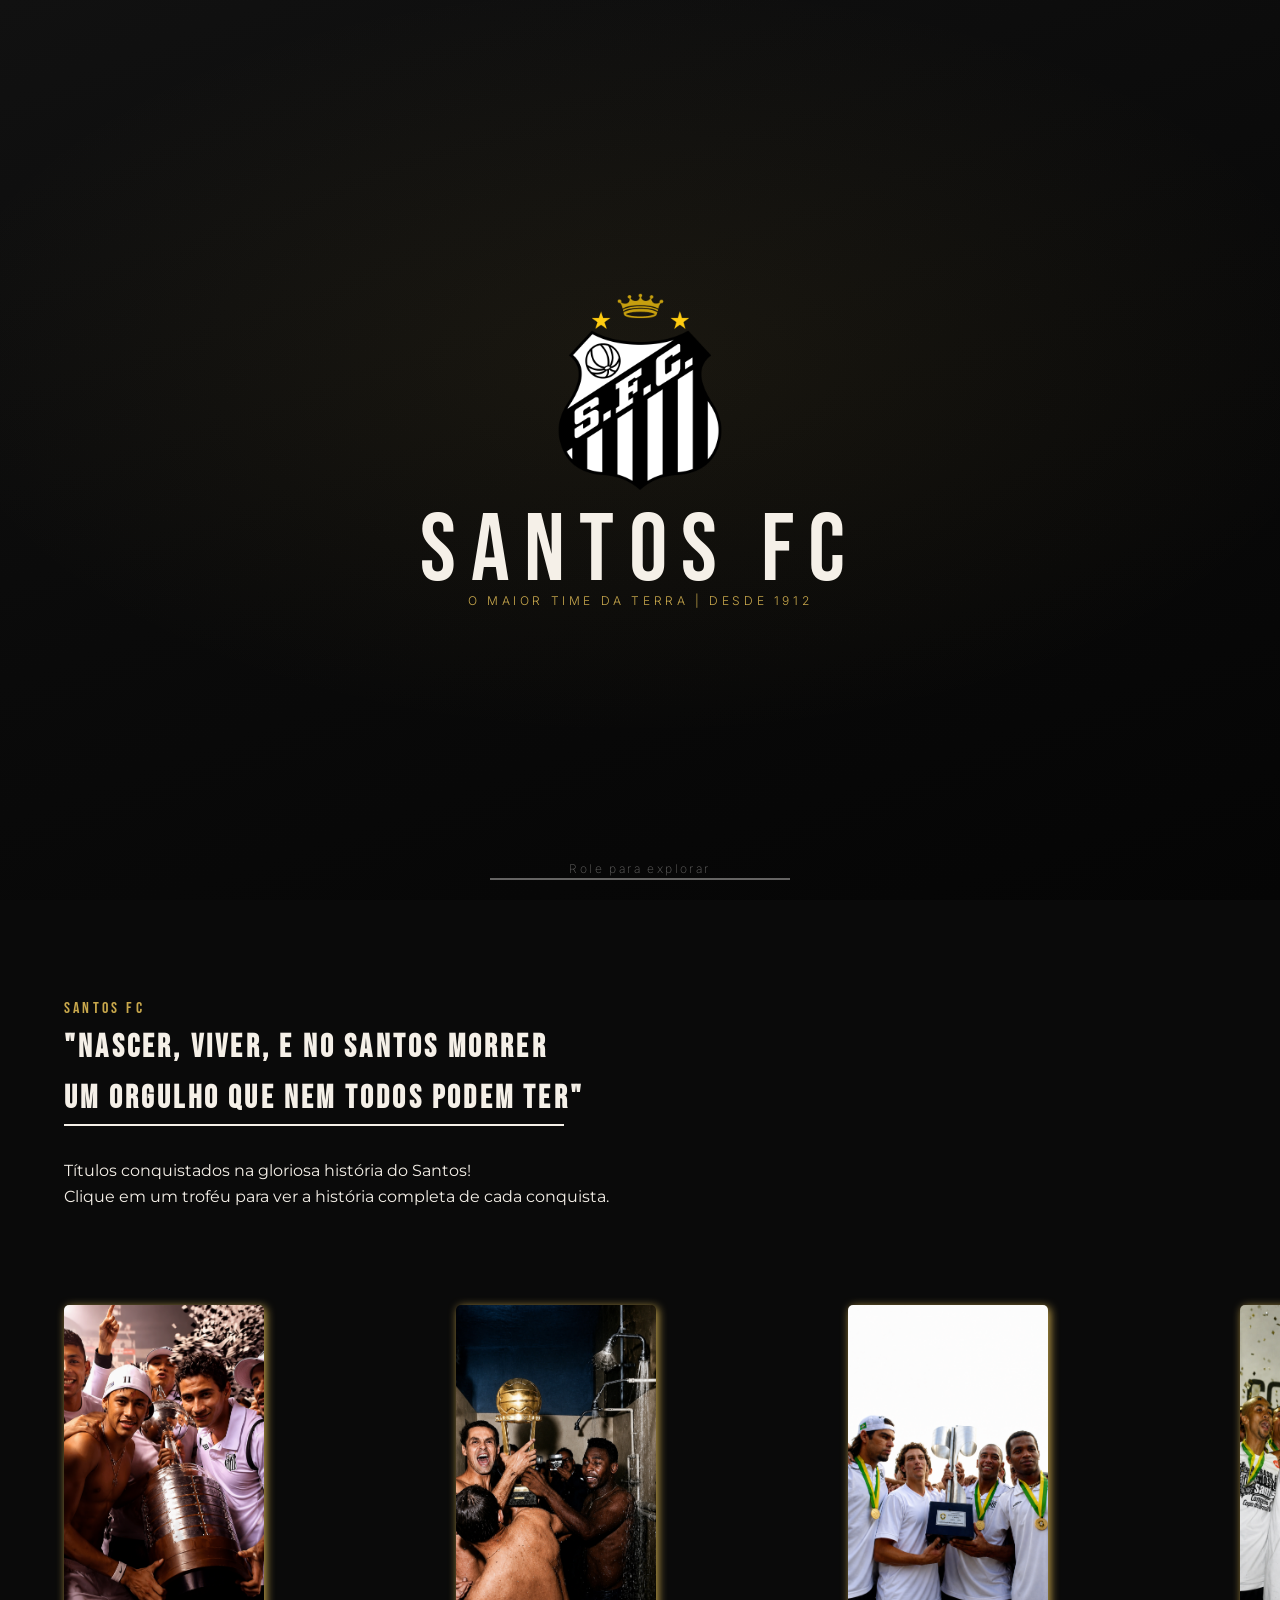
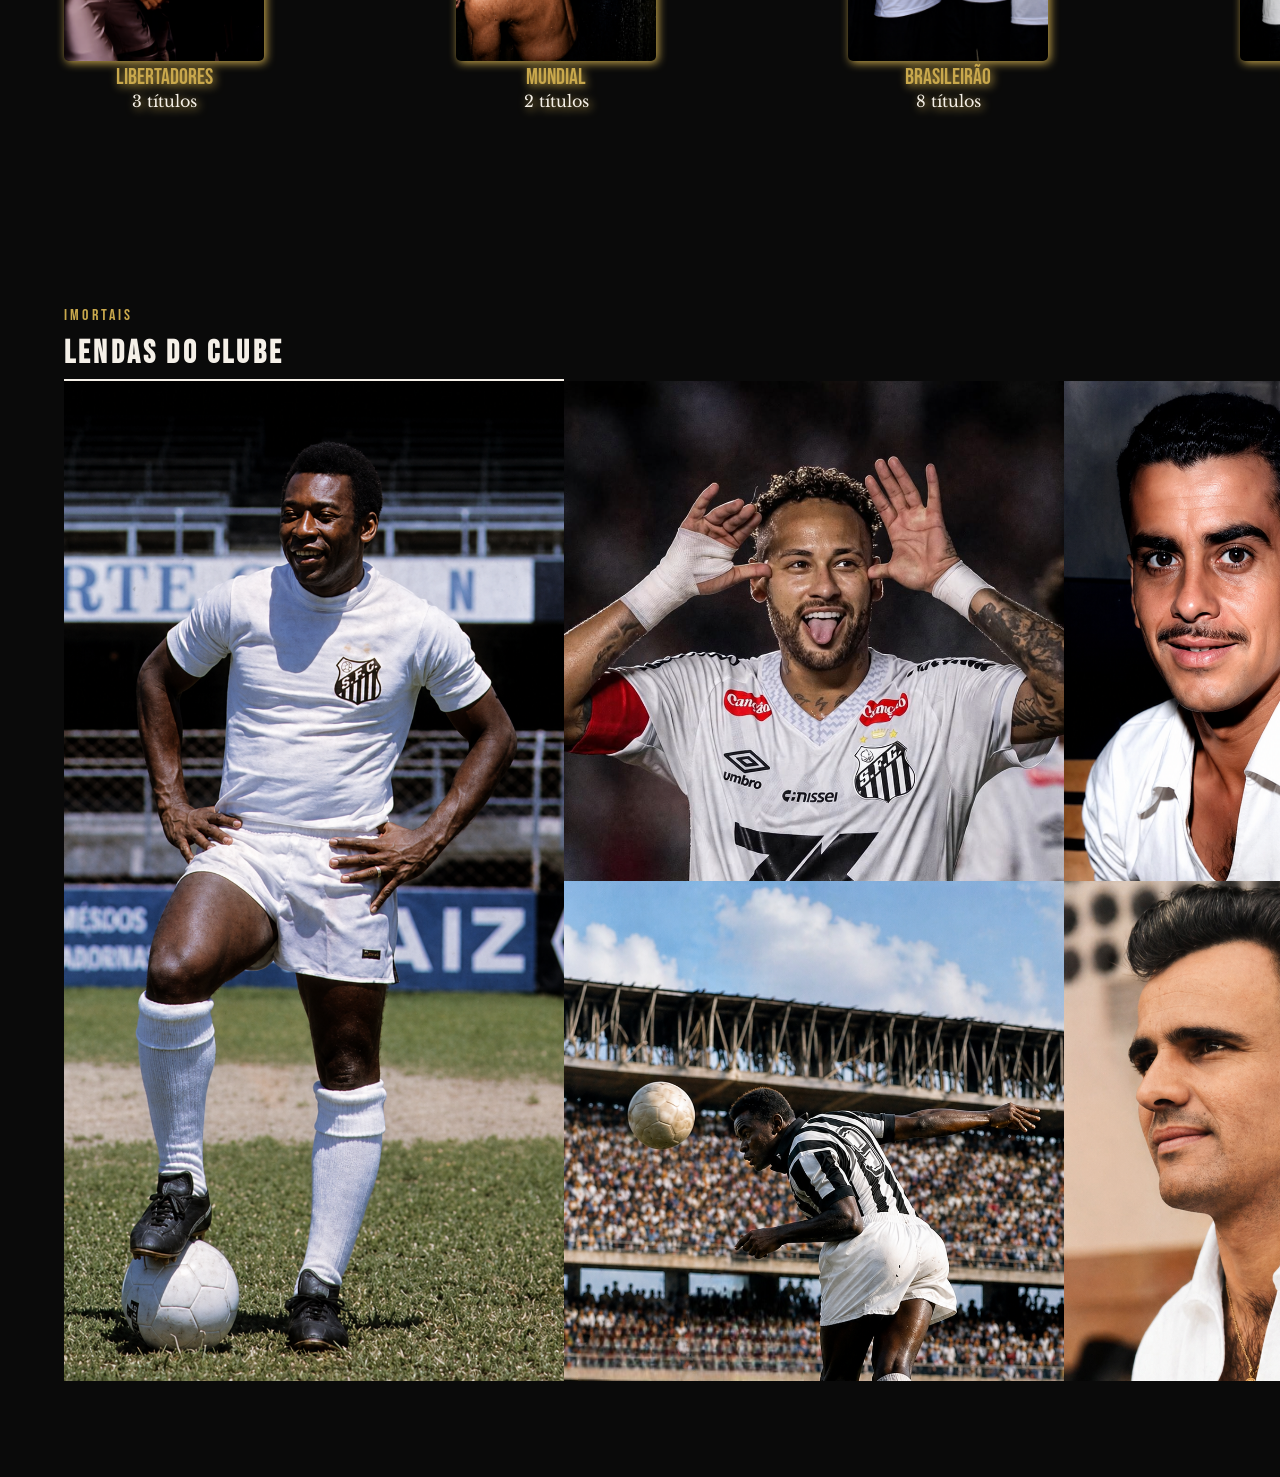
==== index.html @ d78ed56c "adicionei coisas nos 3 arquivos, função para a imagem do botao clicado aparecer na tela + css no pai" ====
<!DOCTYPE html>
<html lang="pt-BR">
<head>
  <meta charset="UTF-8">
  <meta name="viewport" content="width=device-width, initial-scale=1.0">
  <title>Santos FC</title>

  <link rel="preconnect" href="https://fonts.googleapis.com">
  <link href="https://fonts.googleapis.com/css2?family=Bebas+Neue&family=Montserrat:wght@300;400;500&family=Libre+Baskerville:wght@400;700&family=Playfair+Display:wght@700;900&family=Inter:wght@300;400;500;600&display=swap" rel="stylesheet">

  <link rel="stylesheet" href="style-sfc.css">
</head>
<body>
  <nav id="navbar">
    <div class="nav-brand">
      <img class="nav-emblema" src="./img/Santos_Logo.png" alt="Emblema do peixe">
      <span class="nav-nome">Santos FC</span>
    </div>
    <!-- removi os links achei desnecessário agr sla
    <ul class="nav-links">
      <li><a href="#titulos">Títulos</a></li>
      <li><a href="#elenco">Elenco</a></li>
      <li><a href="#campo">Campo</a></li>
    </ul>
     -->
  </nav>

<section id="hero">

  <div class="hero-bg"></div>
  <div class="hero-lines"></div>

  <div id="hero-emblema-wrap">
    <img id="hero-emblem" src="./img/Santos_Logo.png" alt="Emblema do Santos">
    <div id="hero-title">
      <span id="hero-club-name">Santos FC</span>
      <p id="hero-tagline">O Maior Time Da Terra | Desde 1912</p>
    </div>
  </div>

  <div class="hero-scroll-hint">
    <span>Role para explorar</span>
    <div class="scroll-line" height="10px" background-color="white"></div>
  </div>
</section>

  <!-- TÍTULOS -->
<section id="titulos">

  <div class="titulos-layout">

    <!-- Coluna da esquerda: texto + troféus -->
    <div class="titulos-left">

      <p class="section-eyebrow">SANTOS FC</p>
      <h2 class="section-heading">"Nascer, viver, e no Santos morrer<br>  Um orgulho que nem todos podem ter"</h2>
      <div class="divider"></div>
      <p class="section-desc">
        Títulos conquistados na gloriosa história do Santos!<br>
        Clique em um troféu para ver a história completa de cada conquista.
      </p>

      <div class="trofeus-grid">

        <button class="trofeu-btn" data-key="libertadores">
          <img src="./img/liberta2.png" alt="Libertadores" width="200px">
          <div class="trofeu-name">Libertadores</div>
          <div class="trofeu-count">3 títulos</div>
        </button>

        <button class="trofeu-btn" data-key="mundial">
          <img src="./img/mundialPele.png" alt="Mundial" width="200px">
          <div class="trofeu-name">Mundial</div>
          <div class="trofeu-count">2 títulos</div>
        </button>

        <button class="trofeu-btn" data-key="brasileirao">
          <img src="./img/brasil2004.png" alt="Brasileirão" width="200px">
          <div class="trofeu-name">Brasileirão</div>
          <div class="trofeu-count">8 títulos</div>
        </button>

        <button class="trofeu-btn" data-key="copa">
          <img src="./img/copadobr.png" alt="Copa do Brasil" width="200px">
          <div class="trofeu-name">Copa do Brasil</div>
          <div class="trofeu-count">1 título</div>
        </button>

      </div>
    </div>
<!-- vou tirar o pelé se pa
    <div class="titulos-right">
      <div class="pele-quote">
        "Fui feito para o Santos, e o Santos foi feito para mim."
      </div>
      <div class="pele-photo">
        <img src="./img/pele.png" alt="Pelé de costas">
        <div class="pele-photo-overlay">
          <div class="pele-name">Pelé</div>
          <div class="pele-title">O Rei do Futebol · 1940 - ∞</div>
        </div>
      </div>
    </div>
  -->
  </div>

</section>

<div id="timeline-drawer">
 <div class="timeline-inner">
  <div class="timeline-img">
    <img id="timeline-trofeu-img" src="" alt="Troféu">
  </div>

  <div class="timeline-conteudo">
    <div class="timeline-header">
      <div class="timeline-title" id="timeline-drawer-title"></div>
      <button class="timeline-close" id="timeline-close">✕</button>
    </div>
    <div class="timeline-track" id="timeline-track"></div>
  </div>
</div>
  </div>
</div>
</div>

</section>
<!-- LENDAS -->
<section id="lendas">

  <p class="section-eyebrow">Imortais</p>
  <h2 class="section-heading">Lendas do Clube</h2>
  <div class="divider"></div>

  <div class="lendas-grid">

    <div class="lenda-card">
      <div class="lenda-photo">
        <img src="./img/peleLenda.png" alt="Pelé">
        <div class="lenda-overlay">
          <div class="lenda-overlay-name">Pelé</div>
          <div class="lenda-stats">
            <div class="lenda-stat">
              <span class="stat-valor">663</span>
              <span class="stat-label">Partidas</span>
            </div>
            <div class="lenda-stat">
              <span class="stat-valor">643</span>
              <span class="stat-label">Gols</span>
            </div>
            <div class="lenda-stat">
              <span class="stat-valor">15</span>
              <span class="stat-label">Títulos</span>
            </div>
          </div>
        </div>
      </div>
     <div class="lenda-info">
        <div class="lenda-name">Pelé</div>
        <div class="lenda-period">1956 - <span class="infinito">∞</span></div>
      </div>
    </div>

    <div class="lenda-card">
      <div class="lenda-photo">
        <img src="./img/pepeLenda.png" alt="Pepe">
        <div class="lenda-overlay">
          <div class="lenda-overlay-name">Pepe</div>
          <div class="lenda-stats">
            <div class="lenda-stat">
              <span class="stat-valor">741</span>
              <span class="stat-label">Partidas</span>
            </div>
            <div class="lenda-stat">
              <span class="stat-valor">403</span>
              <span class="stat-label">Gols</span>
            </div>
            <div class="lenda-stat">
              <span class="stat-valor">27</span>
              <span class="stat-label">Títulos</span>
            </div>
          </div>
        </div>
      </div>
      <div class="lenda-info">
        <div class="lenda-name">Pepe</div>
        <div class="lenda-period">1952 – 1969</div>
      </div>
    </div>

    <div class="lenda-card">
      <div class="lenda-photo">
        <img src="./img/zitoLenda.png" alt="Zito">
        <div class="lenda-overlay">
          <div class="lenda-overlay-name">Zito</div>
          <div class="lenda-stats">
            <div class="lenda-stat">
              <span class="stat-valor">727</span>
              <span class="stat-label">Partidas</span>
            </div>
            <div class="lenda-stat">
              <span class="stat-valor">57</span>
              <span class="stat-label">Gols</span>
            </div>
            <div class="lenda-stat">
              <span class="stat-valor">20+</span>
              <span class="stat-label">Títulos</span>
            </div>
          </div>
        </div>
      </div>
      <div class="lenda-info">
        <div class="lenda-name">Zito</div>
        <div class="lenda-period">1950 – 1967</div>
      </div>
    </div>

    <div class="lenda-card">
      <div class="lenda-photo">
        <img src="./img/coutinhoLenda.png" alt="Coutinho">
        <div class="lenda-overlay">
          <div class="lenda-overlay-name">Coutinho</div>
          <div class="lenda-stats">
            <div class="lenda-stat">
              <span class="stat-valor">457</span>
              <span class="stat-label">Partidas</span>
            </div>
            <div class="lenda-stat">
              <span class="stat-valor">368</span>
              <span class="stat-label">Gols</span>
            </div>
            <div class="lenda-stat">
              <span class="stat-valor">20+</span>
              <span class="stat-label">Títulos</span>
            </div>
          </div>
        </div>
      </div>
      <div class="lenda-info">
        <div class="lenda-name">Coutinho</div>
        <div class="lenda-period">1956 – 1968</div>
      </div>
    </div>

    <div class="lenda-card">
      <div class="lenda-photo">
        <img src="./img/neymarLenda.png" alt="Neymar">
        <div class="lenda-overlay">
          <div class="lenda-overlay-name">Neymar Jr</div>
          <div class="lenda-stats">
            <div class="lenda-stat">
              <span class="stat-valor">266</span>
              <span class="stat-label">Partidas</span>
            </div>
            <div class="lenda-stat">
              <span class="stat-valor">153</span>
              <span class="stat-label">Gols</span>
            </div>
            <div class="lenda-stat">
              <span class="stat-valor">6</span>
              <span class="stat-label">Títulos</span>
            </div>
          </div>
        </div>
      </div>
      <div class="lenda-info">
        <div class="lenda-name">Neymar Jr</div>
        <div class="lenda-period">2009 – 2013 · <span class="lenda-ativo">Ativo</span></div>
      </div>
    </div>

  </div>

</section>
</section>
  <script src="js-sfc.js"></script>
</body>
---- style-sfc.css ----
*, *::before, *::after {
  box-sizing: border-box;
  margin: 0;
  padding: 0;
}

:root {
  --preto:       #0a0a0a;
  --branco:      #f5f0e8; /* cores mais proximas do peixudo */
  --dourado:     #c9a84c;
  --cinzaClaro:       #656463;

  --fonte-display: 'Bebas Neue', sans-serif;
  --fonte-heading: 'Playfair Display', serif;
  --fonte-body:    'Inter', sans-serif;
  --fonte-teste: 'Montserrat', sans-serif;
  --fonte-trofeus: 'Libre Baskerville', serif;
}

body {
  background: var(--preto);
  color: var(--branco);
  font-family: var(--fonte-body);
  font-weight: 400;
  line-height: 1.6;
  overflow-x: hidden; /* claude recomendou pra nao dar scroll indesejado?*/
}

#navbar {
  position: fixed; /* pra navbar ficar pra sempre no topo, independente do scroll*/
  top: 0;
  left: 0;
  right: 0;
  height: 70px;
  display: flex;
  align-items: center;
  justify-content: center;
  padding: 0 4rem; /* pra descolar da esquerda e da direita*/
  background: transparent;
  z-index: 100;
  transition: background 0.8s;
  opacity: 0;
}
.nav-brand {
  display: flex;
  align-items: center;
  gap: 0.75rem;
}

.nav-emblema {
  width: 38px;
  height: 38px;
  object-fit: contain;
}

.nav-nome {
  font-family: var(--font-display);
  font-size: 1.5rem;
  letter-spacing: 0.12em;
}
#navbar.scrolled {
  opacity: 1;
  filter: opacity(65%);
  transition: opacity 0.8s;
  background: rgba(10, 10, 10, 0.95);
  backdrop-filter: blur(12px);
}
#hero {
  position: relative;
  min-height: 100vh;
  height: 100vh;
  display: flex;
  align-items: center;
  justify-content: center;
  overflow: hidden;
}

.hero-bg {
  position: absolute;
  inset: 0;
  background: radial-gradient(ellipse 80% 60% at 50% 40%, rgba(201,168,76,0.08) 0%, transparent 70%),
              linear-gradient(160deg, #111 0%, #0a0a0a 50%, #050505 100%);
              /* não ia achar essas cores nunca, pedi pro claude */
  z-index: 0;
}

#hero-emblema-wrap {
  position: absolute;
  z-index: 1;
  display: flex;
  flex-direction: column;
  align-items: center;
  gap: 1.5rem;
  text-align: center;
}

#hero-emblem {
  width: 200px;
  height: 200px;
  object-fit: contain;
  position: center;
}
#hero-club-name {
  display: block;
  font-family: var(--fonte-display);
  font-size: 6rem;
  letter-spacing: 0.15em;
  line-height: 0.8;
  color: var(--branco);
}

#hero-tagline {
  font-family: var(--fonte-body);
  font-size: 0.75rem;
  font-weight: 300;
  letter-spacing: 0.3em;
  text-transform: uppercase;
  color: var(--dourado);
}

.hero-scroll-hint {
  position: absolute;
  overflow: hidden;
  bottom: 20px;
  left: 50%;
  transform: translate(-50%);
  font: var(--fonte-body);
  font-size: 0.75rem;
  font-weight: 200;
  letter-spacing: 0.2em;
  color: var(--cinzaClaro);
  z-index: 2;
}
.hero-scroll-hint span {
  display: block;
  width: max-content;
  margin-left: auto;
  margin-right: auto;
  color: var(--cinzaClaro);
}
.scroll-line {
    height: 2px;
    background-color: var(--cinzaClaro);
    width: 300px;
    display: block;
}

#timeline-drawer {
  position: fixed;
  inset: 0;
  background: rgba(0, 0, 0, 0.551);
  display: none;
  z-index: 200;
  align-items: center;
  justify-content: center;
  backdrop-filter: blur(4px);
}
.timeline-inner {
  display: flex;
  justify-content: space-between;
  width: 70%;
  height: 80%;
  margin: auto;
  padding: 2rem 1rem;
  background-color: rgba(0, 0, 0, 0.551);
  backdrop-filter: blur(3px);
}
.timeline-img {
  width: 40%;
  margin: auto;
  filter: drop-shadow(2px 2px 5px var(--dourado));
}
.timeline-img img{
  border-radius: 5px;
  width: 100%;
  height: 100%;
  object-fit: contain;
}
.timeline-conteudo {
  display: flex;
  width: 55%;
  margin: auto;
  flex-direction: column;
  align-items: flex-start;
}
.timeline-header {
  position: sticky;
  top: 0;
  display: flex;
  justify-content: space-between;
  order: -1;
}

#titulos {
  position: relative;
  padding: 6rem 4rem;
}
.titulos-layout {
  display: flex;
  z-index: 2;
  justify-content: space-between;
}
.section-eyebrow {
  display: block;
  color: var(--dourado);
  font-family: var(--fonte-display);
  font-size: 1rem;
  letter-spacing: 0.2rem;
}
.section-heading {
  display: block;
  color: var(--branco);
  font-family: var(--fonte-display);
  font-size: 2rem;
  letter-spacing: 0.2rem;
}
.divider {
  display: block;
  background-color: var(--branco);
  width: 500px;
  height: 2px;
}
.section-desc {
  display: block;
  color: var(--branco);
  font-family: var(--fonte-teste);
  font-size: 1rem;
  margin-top: 2rem;
}
.trofeus-grid {
  display: flex;
  justify-content: space-between;
  gap: 12rem;
  margin-top: 3rem;
}
.trofeu-btn {
  display: block;
  margin-top: 3rem;
  background: none;
  border: none;
  filter: drop-shadow(2px 2px 5px var(--dourado));
}
.trofeu-btn img{
  border-radius: 5px;
}
.trofeu-name {
  color: var(--dourado);
  font-family: var(--fonte-display);
  font-size: 1.4rem;
}
.trofeu-count {
  color: var(--branco);
  font-family: var(--fonte-trofeus);
  font-size: 1rem;
}

#lendas {
  position: relative;
  padding: 6rem 4rem;
}
.lendas-grid {
  display: grid;
  grid-template-areas: "pele neymar zito"
                       "pele coutinho pepe";
  grid-template-columns: 2fr 1fr 1fr;
  grid-template-rows: 1fr 1fr;
  height: 1000px;
}
.lenda-card:nth-child(1) {grid-area: pele; }
.lenda-card:nth-child(2) {grid-area: pepe; }
.lenda-card:nth-child(3) {grid-area: zito; }
.lenda-card:nth-child(4) {grid-area: coutinho; }
.lenda-card:nth-child(5) {grid-area: neymar; }

.lenda-card{
  position: relative;
  width: 500px;
  overflow: hidden;
}
.lenda-card:nth-child(1).lenda-photo{
  height: 100%;
  grid-area: pele;
  grid-row: 1 / 3;
}
.lenda-photo{
  position: relative;
  width: 100%;
  height: 100%;
}
.lenda-photo img{
  width: 100%;
  height: 100%; 
  object-fit: cover;
  object-position: top center;
}
.lenda-overlay{
  position: absolute;
  inset: 0;
  display: flex;
  flex-direction: column;
  align-items: left;
  justify-content: flex-start;
  opacity: 0;
  transition: opacity 0.3s;
  background: linear-gradient(to bottom, rgba(0,0,0,0.8) 0%, transparent 60%);
}
.lenda-card:hover .lenda-overlay{
  opacity: 1;
}
.lenda-overlay-name{
  font-family: var(--fonte-display);
  font-size: 3rem;
  color: var(--dourado);
}
.lenda-stats{
  font-family: var(--fonte-trofeus);
  font-size: 1rem;
  color: var(--branco);
}
.lenda-info{
  font-family: var(--fonte-trofeus);
  font-size: 1rem;
  color: var(--branco);
}
.infinito {
  font-size: 2rem;
  color: var(--dourado);
}

/* RESPONSIVO */
@media (max-width: 768px) {

  #navbar {
    padding: 0 1.5rem;
  }

  #hero-club-name {
    font-size: 3rem;
  }

  #titulos,
  #lendas {
    padding: 4rem 1.5rem;
  }

  .titulos-layout {
    flex-direction: column;
  }

  .trofeus-grid {
    flex-direction: column;
    gap: 2rem;
  }

  .lendas-grid {
    display: flex;
    flex-direction: column;
    gap: 2rem;
  }
  .lenda-card:nth-child(1) img{
    object-position: 50% 5%;
  }
  .lenda-card:nth-child(2) img{
    object-position: 50% 15%;
    width: 100%;
    height: 100%;
  }
  .lenda-card:nth-child(3) img{
    object-position: 50% 20%;
  }
  .lenda-card:nth-child(4) img{
    object-position: 50% 25%;
  }
  .lenda-card:nth-child(5) img{
    object-position: 50% 15%;
  }
}
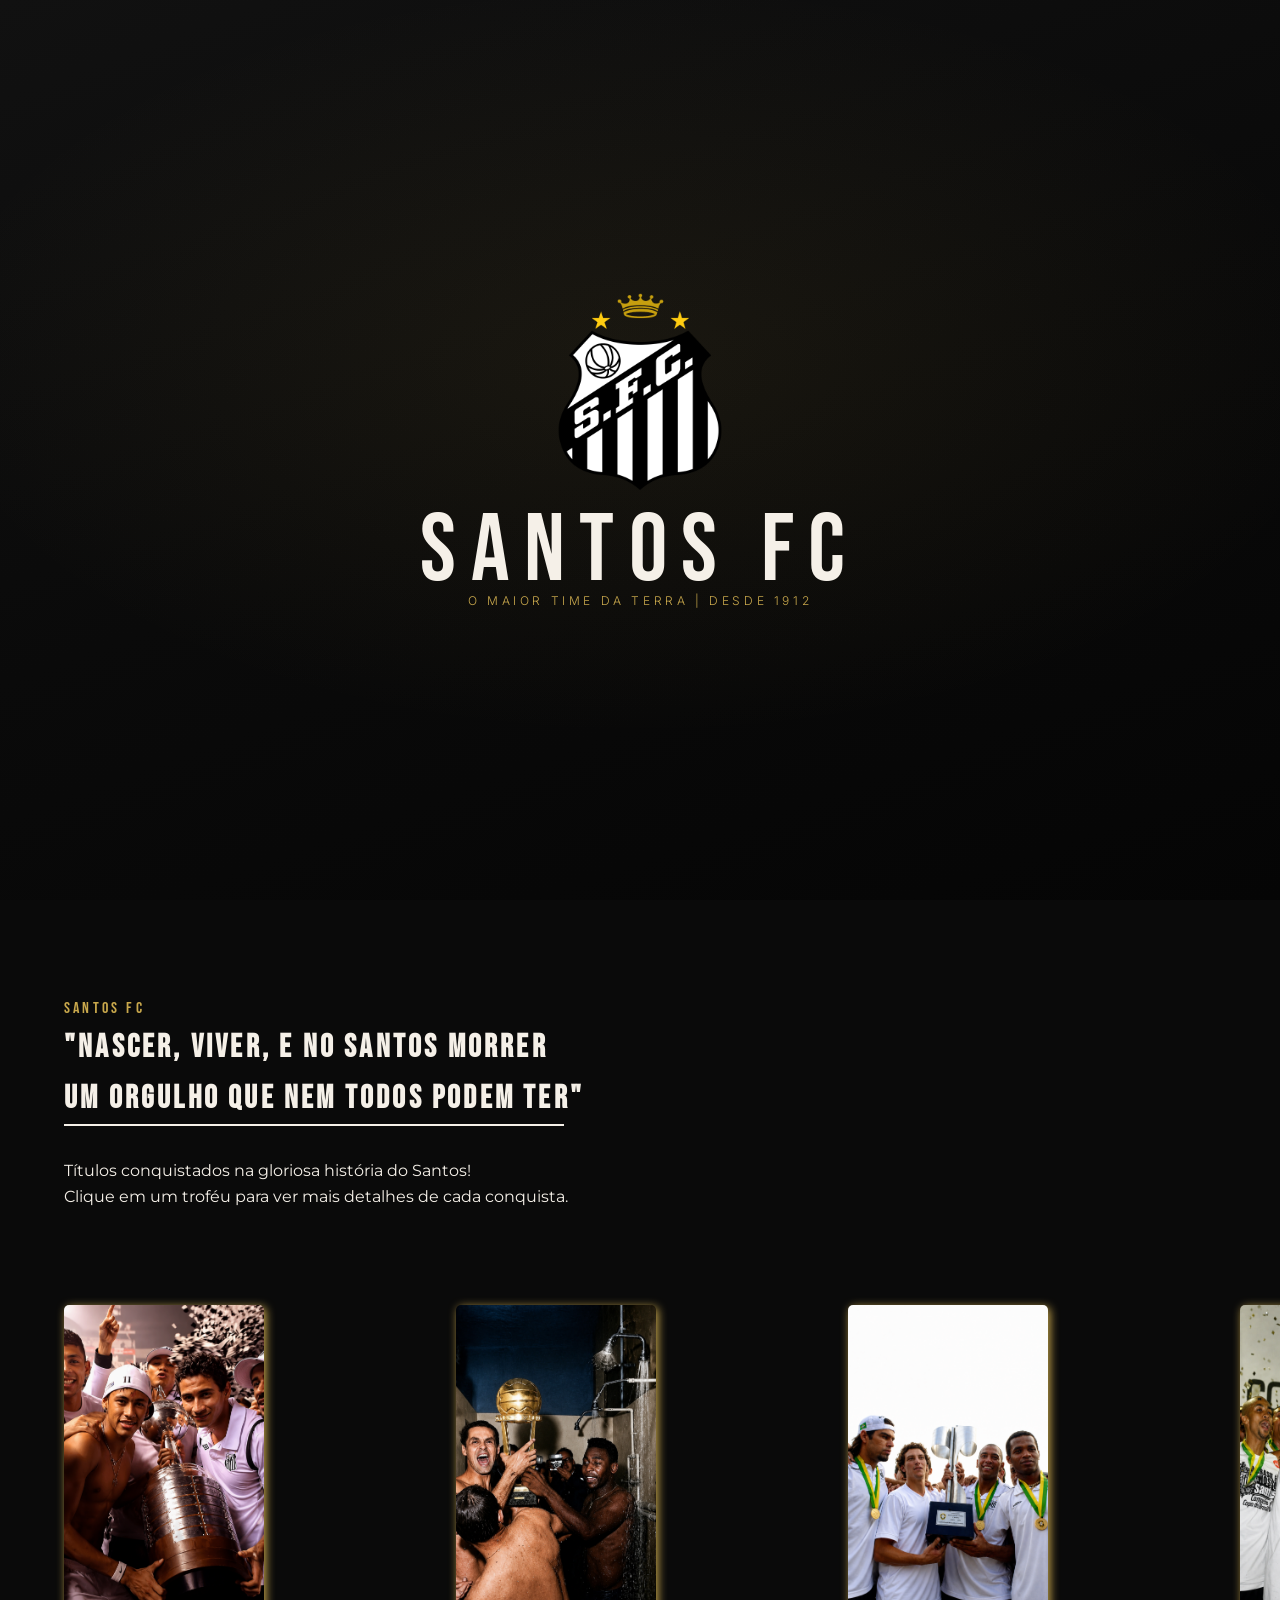
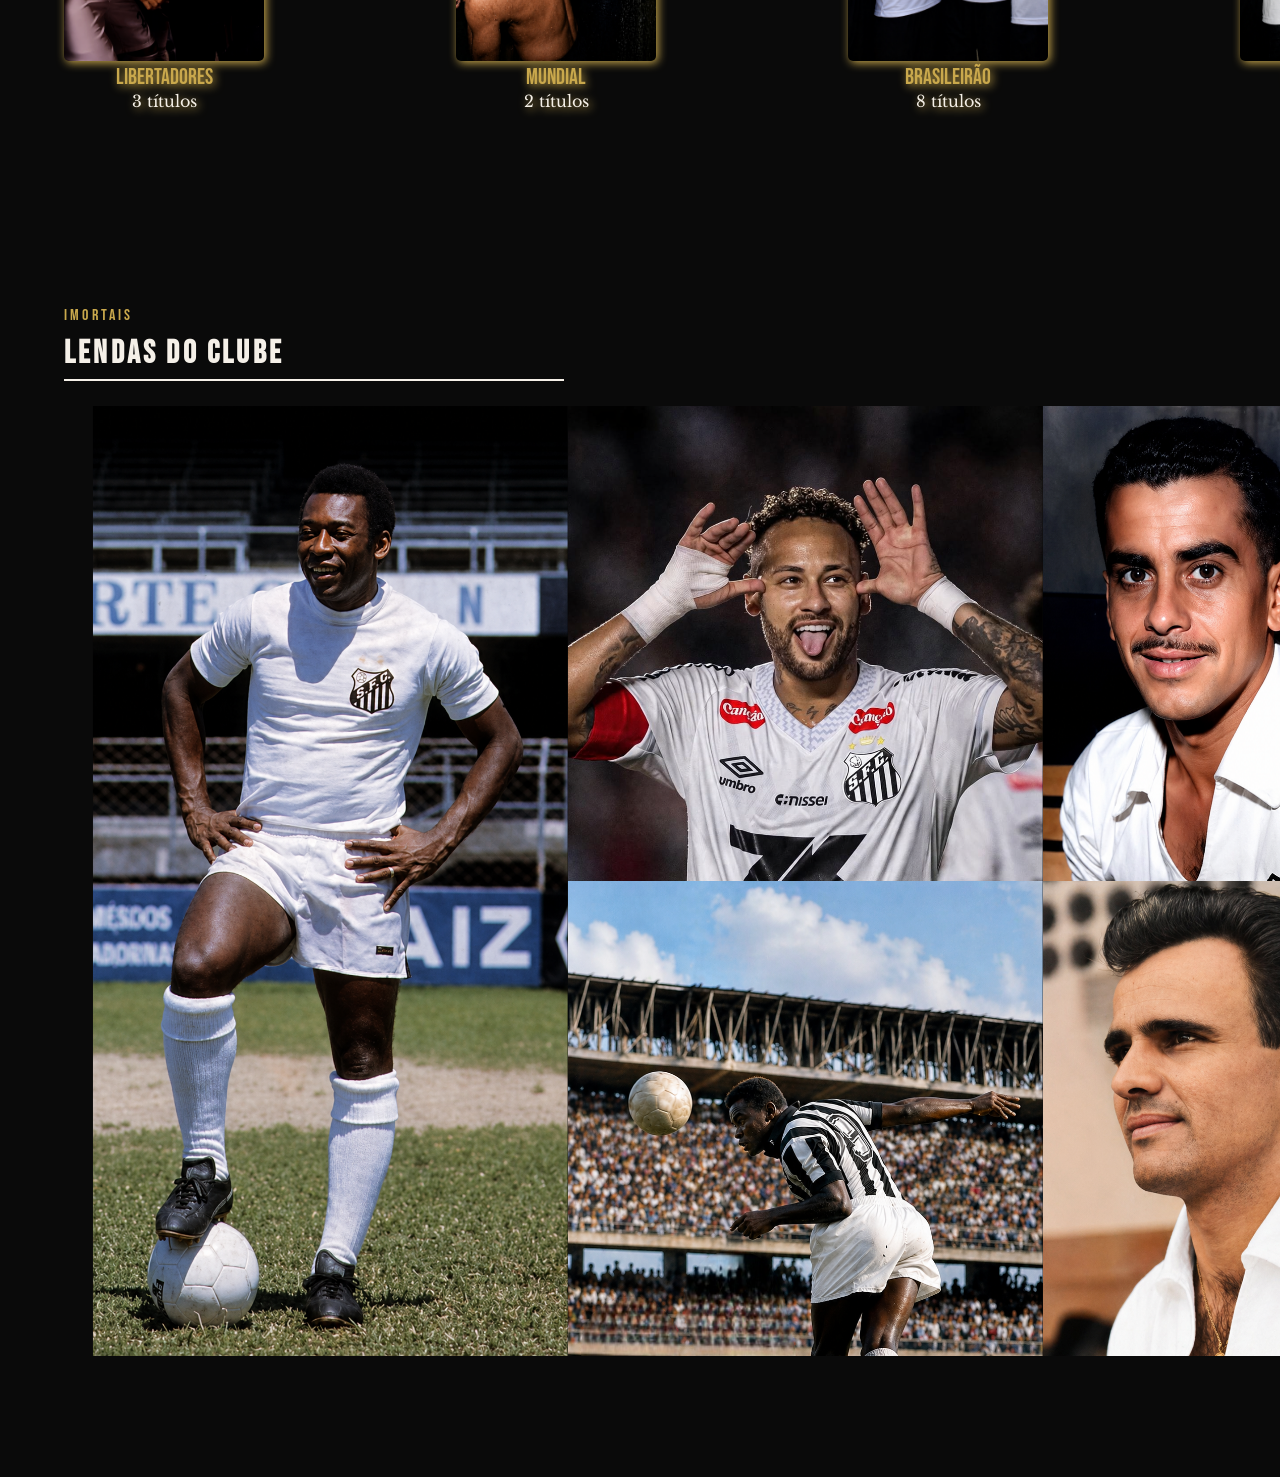
==== commit 5ea12ac1: "site praticamente finalizado, adicionei animação na scrollhint, alterei o texto na aba de titulos, m" ====
--- a/index.html
+++ b/index.html
@@ -40,7 +40,7 @@
 
   <div class="hero-scroll-hint">
     <span>Role para explorar</span>
-    <div class="scroll-line" height="10px" background-color="white"></div>
+    <div class="scroll-line" ></div>
   </div>
 </section>
 
@@ -57,7 +57,7 @@
       <div class="divider"></div>
       <p class="section-desc">
         Títulos conquistados na gloriosa história do Santos!<br>
-        Clique em um troféu para ver a história completa de cada conquista.
+        Clique em um troféu para ver mais detalhes de cada conquista.
       </p>
 
       <div class="trofeus-grid">
@@ -141,23 +141,23 @@
           <div class="lenda-overlay-name">Pelé</div>
           <div class="lenda-stats">
             <div class="lenda-stat">
-              <span class="stat-valor">663</span>
-              <span class="stat-label">Partidas</span>
-            </div>
-            <div class="lenda-stat">
-              <span class="stat-valor">643</span>
+              <span class="stat-valor">1116</span>
+              <span class="stat-label">Partidas</span>
+            </div>
+            <div class="lenda-stat">
+              <span class="stat-valor">1091</span>
               <span class="stat-label">Gols</span>
             </div>
             <div class="lenda-stat">
               <span class="stat-valor">15</span>
               <span class="stat-label">Títulos</span>
             </div>
-          </div>
-        </div>
-      </div>
-     <div class="lenda-info">
-        <div class="lenda-name">Pelé</div>
-        <div class="lenda-period">1956 - <span class="infinito">∞</span></div>
+                 <div class="lenda-info">
+            <div class="lenda-period">1956 - <span class="infinito">∞</span></div>
+          </div>
+        </div>
+      </div>
+
       </div>
     </div>
 
@@ -179,12 +179,12 @@
               <span class="stat-valor">27</span>
               <span class="stat-label">Títulos</span>
             </div>
-          </div>
-        </div>
-      </div>
-      <div class="lenda-info">
-        <div class="lenda-name">Pepe</div>
-        <div class="lenda-period">1952 – 1969</div>
+              <div class="lenda-info">
+            <div class="lenda-period">1952 – 1969</div>
+          </div>
+        </div>
+      </div>
+
       </div>
     </div>
 
@@ -206,12 +206,11 @@
               <span class="stat-valor">20+</span>
               <span class="stat-label">Títulos</span>
             </div>
-          </div>
-        </div>
-      </div>
-      <div class="lenda-info">
-        <div class="lenda-name">Zito</div>
-        <div class="lenda-period">1950 – 1967</div>
+                  <div class="lenda-info">
+            <div class="lenda-period">1950 – 1967</div>
+          </div>
+        </div>
+      </div>
       </div>
     </div>
 
@@ -233,12 +232,12 @@
               <span class="stat-valor">20+</span>
               <span class="stat-label">Títulos</span>
             </div>
-          </div>
-        </div>
-      </div>
-      <div class="lenda-info">
-        <div class="lenda-name">Coutinho</div>
-        <div class="lenda-period">1956 – 1968</div>
+                  <div class="lenda-info">
+            <div class="lenda-period">1956 – 1968</div>
+          </div>
+        </div>
+      </div>
+
       </div>
     </div>
 
@@ -260,12 +259,12 @@
               <span class="stat-valor">6</span>
               <span class="stat-label">Títulos</span>
             </div>
-          </div>
-        </div>
-      </div>
-      <div class="lenda-info">
-        <div class="lenda-name">Neymar Jr</div>
-        <div class="lenda-period">2009 – 2013 · <span class="lenda-ativo">Ativo</span></div>
+                  <div class="lenda-info">
+            <div class="lenda-period">2009 – 2013 · <span class="lenda-ativo">Ativo</span></div>
+          </div>
+        </div>
+      </div>
+
       </div>
     </div>
 
--- a/style-sfc.css
+++ b/style-sfc.css
@@ -117,12 +117,17 @@
   text-transform: uppercase;
   color: var(--dourado);
 }
-
+@keyframes sobeDece{
+  0% {transform: translateY(0);}
+  50% {transform: translateY(8px);}
+  100% {transform: translateY(0);}
+}
 .hero-scroll-hint {
   position: absolute;
   overflow: hidden;
   bottom: 20px;
-  left: 50%;
+  left: 40%;
+  padding-bottom: 4px;
   transform: translate(-50%);
   font: var(--fonte-body);
   font-size: 0.75rem;
@@ -130,6 +135,7 @@
   letter-spacing: 0.2em;
   color: var(--cinzaClaro);
   z-index: 2;
+  animation: sobeDece 1.5s ease-in-out infinite;
 }
 .hero-scroll-hint span {
   display: block;
@@ -139,10 +145,12 @@
   color: var(--cinzaClaro);
 }
 .scroll-line {
-    height: 2px;
+  padding-bottom: 4px;
+    height: 1px;
     background-color: var(--cinzaClaro);
     width: 300px;
     display: block;
+    animation: sobeDece 1.5s ease-in-out infinite;
 }
 
 #timeline-drawer {
@@ -154,6 +162,14 @@
   align-items: center;
   justify-content: center;
   backdrop-filter: blur(4px);
+  width: 100%;
+  height: 100%;
+}
+#timeline-drawer-title {
+  color: var(--dourado);
+  font-family: var(--fonte-display);
+  font-size: 300%;
+  filter: drop-shadow(2px 2px 5px var(--dourado));
 }
 .timeline-inner {
   display: flex;
@@ -172,23 +188,36 @@
 }
 .timeline-img img{
   border-radius: 5px;
-  width: 100%;
+  width: 90%;
   height: 100%;
   object-fit: contain;
 }
 .timeline-conteudo {
   display: flex;
   width: 55%;
-  margin: auto;
+  margin: 2rem;
   flex-direction: column;
   align-items: flex-start;
 }
 .timeline-header {
   position: sticky;
   top: 0;
+  width: 100%;
   display: flex;
   justify-content: space-between;
   order: -1;
+}
+.conquista-itemjs {
+  display: flex;
+  font-family: var(--fonte-trofeus);
+  flex-direction: column;
+}
+.conquista-ano {
+  color: var(--branco);
+  font-size: 160%;
+}
+.conquista-mvp {
+  color: var(--dourado);
 }
 
 #titulos {
@@ -265,6 +294,7 @@
   grid-template-columns: 2fr 1fr 1fr;
   grid-template-rows: 1fr 1fr;
   height: 1000px;
+  transform: scale(0.95);
 }
 .lenda-card:nth-child(1) {grid-area: pele; }
 .lenda-card:nth-child(2) {grid-area: pepe; }
@@ -318,13 +348,22 @@
   color: var(--branco);
 }
 .lenda-info{
+  display: block;
+  padding-top: 1rem;
   font-family: var(--fonte-trofeus);
   font-size: 1rem;
   color: var(--branco);
+  z-index: 2;
 }
 .infinito {
   font-size: 2rem;
   color: var(--dourado);
+}
+.lenda-ativo {
+  font-family: var(--fonte-trofeus);
+  color: var(--branco);
+  font-weight: 900;
+  filter: drop-shadow(3px 3px 5px var(--preto));
 }
 
 /* RESPONSIVO */
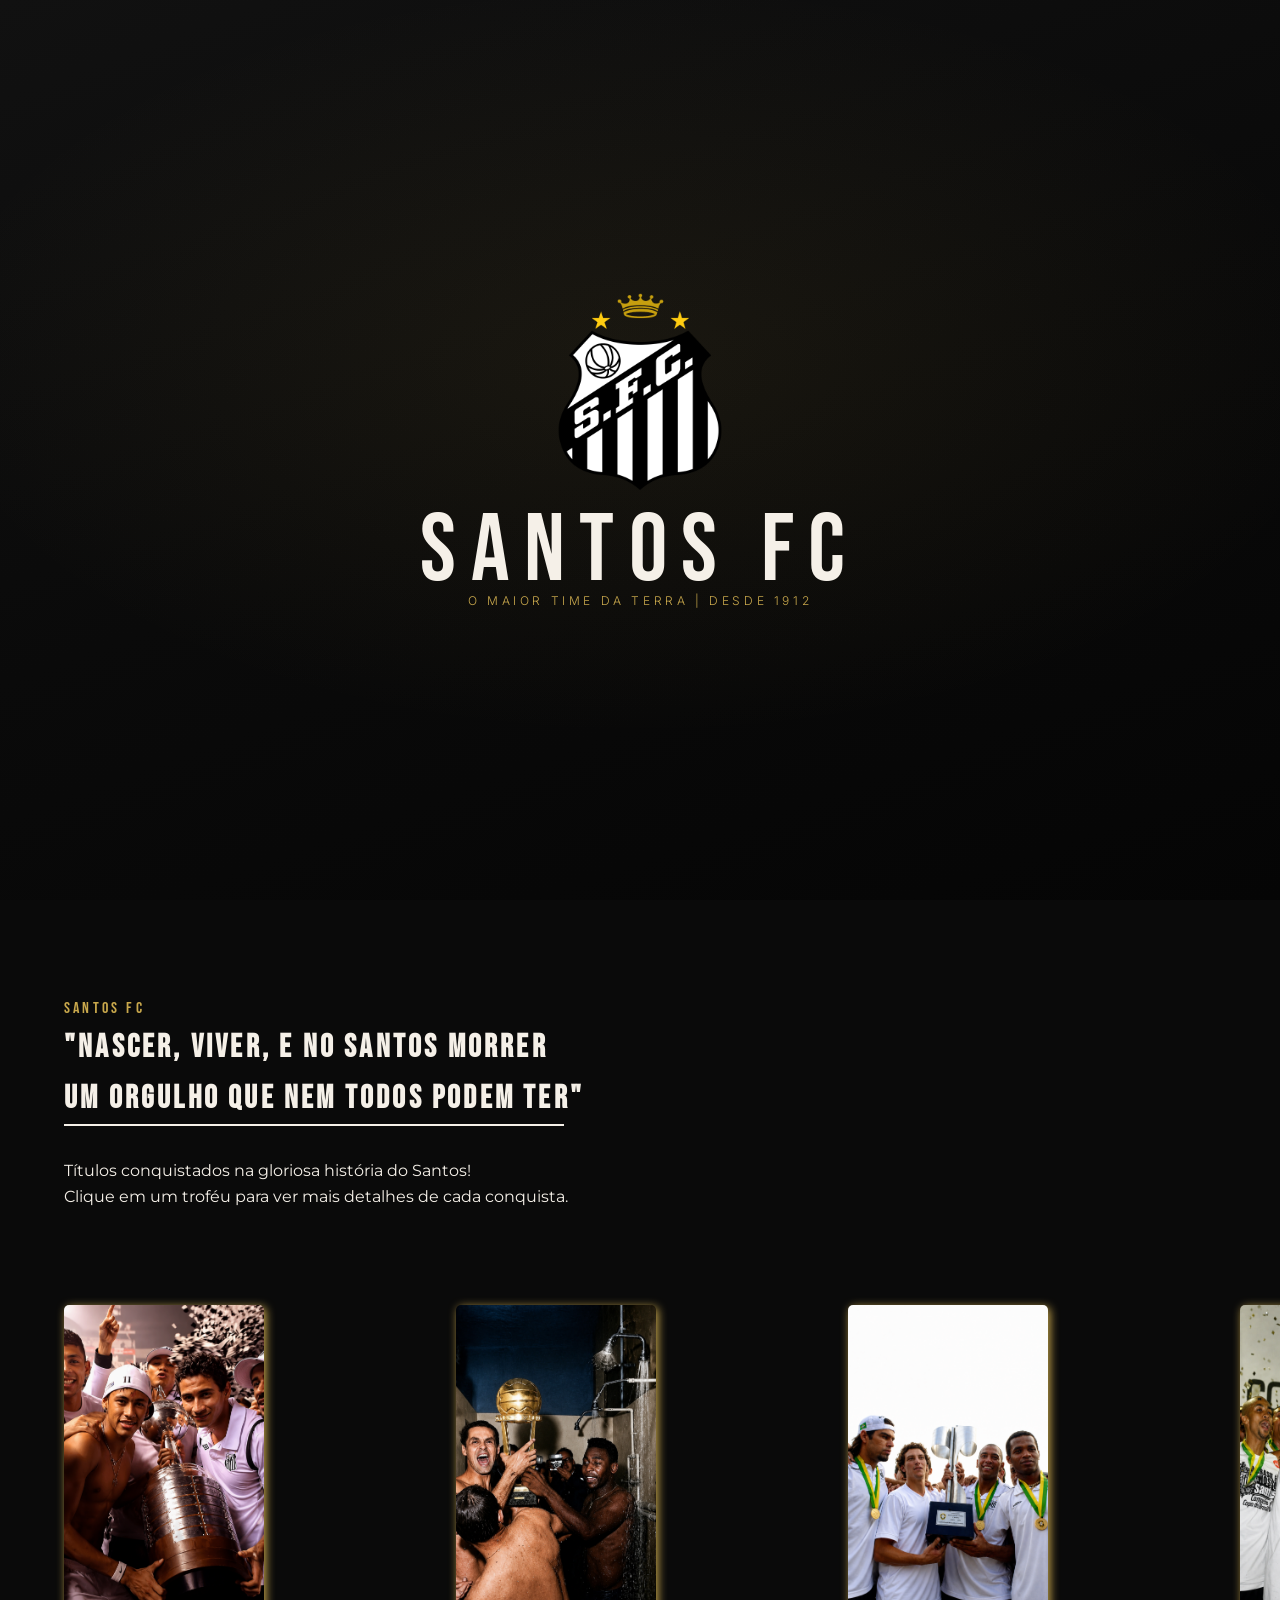
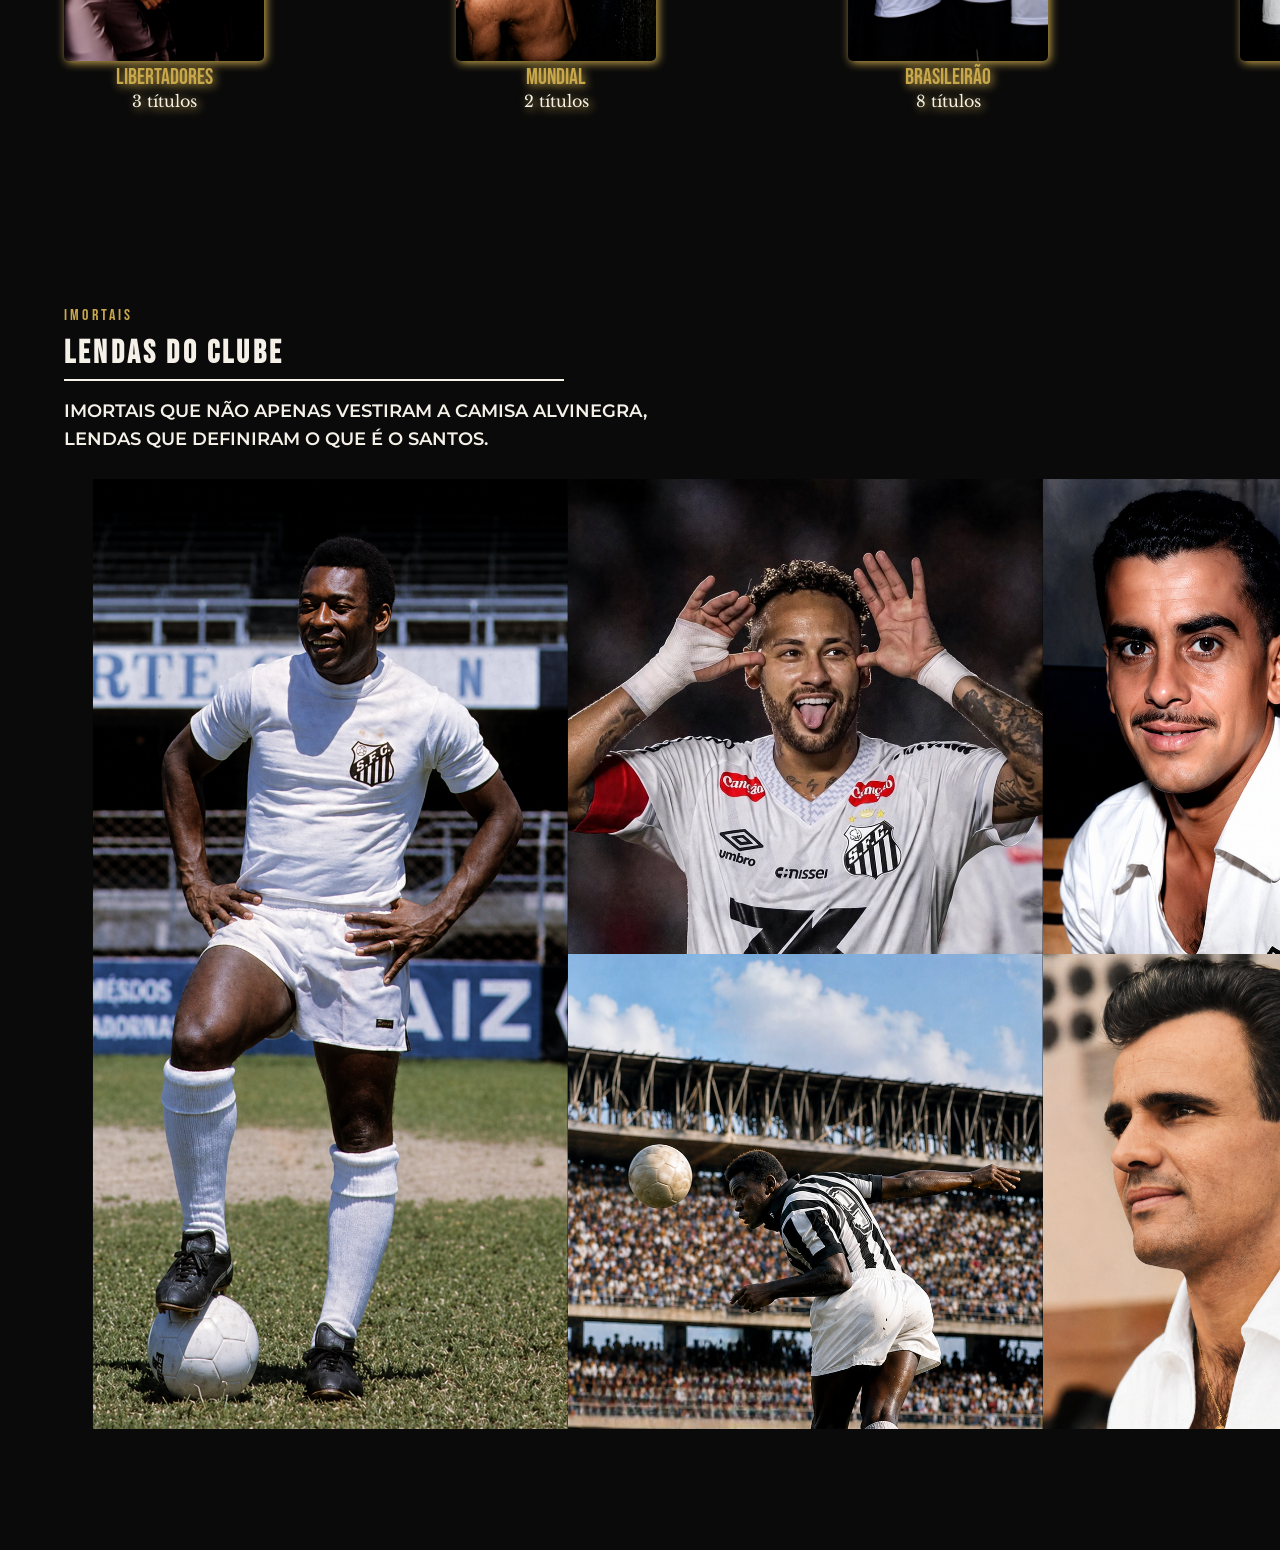
==== commit 8da2a9c4: "site finalizado! arrumei o site pro mobile, tudo lindo." ====
--- a/index.html
+++ b/index.html
@@ -52,8 +52,8 @@
     <!-- Coluna da esquerda: texto + troféus -->
     <div class="titulos-left">
 
-      <p class="section-eyebrow">SANTOS FC</p>
-      <h2 class="section-heading">"Nascer, viver, e no Santos morrer<br>  Um orgulho que nem todos podem ter"</h2>
+      <p class="section-titulo">SANTOS FC</p>
+      <h2 class="section-h2">"Nascer, viver, e no Santos morrer<br>  Um orgulho que nem todos podem ter"</h2>
       <div class="divider"></div>
       <p class="section-desc">
         Títulos conquistados na gloriosa história do Santos!<br>
@@ -128,10 +128,11 @@
 <!-- LENDAS -->
 <section id="lendas">
 
-  <p class="section-eyebrow">Imortais</p>
-  <h2 class="section-heading">Lendas do Clube</h2>
+  <p class="section-titulo">  Imortais</p>
+  <h2 class="section-h2">Lendas do Clube</h2>
   <div class="divider"></div>
-
+  <p class="section-textinho">Imortais que não apenas vestiram a camisa alvinegra,</p>
+  <p class="section-textinho">lendas que definiram o que é o Santos.</p>
   <div class="lendas-grid">
 
     <div class="lenda-card">
--- a/style-sfc.css
+++ b/style-sfc.css
@@ -171,6 +171,11 @@
   font-size: 300%;
   filter: drop-shadow(2px 2px 5px var(--dourado));
 }
+#timeline-track {
+  display: grid;
+  grid-template-columns: 1fr 1fr;
+  gap: 1rem;
+}
 .timeline-inner {
   display: flex;
   justify-content: space-between;
@@ -229,14 +234,14 @@
   z-index: 2;
   justify-content: space-between;
 }
-.section-eyebrow {
+.section-titulo {
   display: block;
   color: var(--dourado);
   font-family: var(--fonte-display);
   font-size: 1rem;
   letter-spacing: 0.2rem;
 }
-.section-heading {
+.section-h2 {
   display: block;
   color: var(--branco);
   font-family: var(--fonte-display);
@@ -248,6 +253,7 @@
   background-color: var(--branco);
   width: 500px;
   height: 2px;
+  margin-bottom: 1rem;
 }
 .section-desc {
   display: block;
@@ -365,16 +371,83 @@
   font-weight: 900;
   filter: drop-shadow(3px 3px 5px var(--preto));
 }
+.section-textinho {
+  display: block;
+  color: var(--branco);
+  font-family: var(--fonte-teste);
+  font-weight: 600;
+  font-size: 1.1rem;
+  text-transform: uppercase;
+}
 
 /* RESPONSIVO */
 @media (max-width: 768px) {
 
+  body {
+    overflow-x: hidden;
+  }
+
   #navbar {
-    padding: 0 1.5rem;
+    height: 60px;
+    padding: 0 1.2rem;
+  }
+
+  .nav-brand {
+    gap: 0.5rem;
+  }
+
+  .nav-emblema {
+    width: 30px;
+    height: 30px;
+  }
+
+  .nav-nome {
+    font-size: 1.1rem;
+    letter-spacing: 0.08em;
+  }
+
+  #hero {
+    min-height: 100vh;
+    height: 100vh;
+    padding: 0 1rem;
+  }
+
+  #hero-emblema-wrap {
+    width: 100%;
+    padding: 0 1rem;
+  }
+
+  #hero-emblem {
+    width: 140px;
+    height: 140px;
   }
 
   #hero-club-name {
     font-size: 3rem;
+    line-height: 0.9;
+    text-align: center;
+  }
+
+  #hero-tagline {
+    font-size: 0.65rem;
+    letter-spacing: 0.18em;
+    text-align: center;
+    margin-top: 0.5rem;
+  }
+
+  .hero-scroll-hint {
+    left: 73%;
+    margin-left: -50%;
+    bottom: 18px;
+    text-align: center;
+  }
+
+  .hero-scroll-hint span {
+    font-size: 0.65rem;
+  }
+
+  .scroll-line {
+    width: 180px;
   }
 
   #titulos,
@@ -384,33 +457,203 @@
 
   .titulos-layout {
     flex-direction: column;
+    width: 100%;
+  }
+
+  .section-titulo {
+    font-size: 0.9rem;
+  }
+
+  .section-h2 {
+    font-size: 1.5rem;
+    line-height: 1.3;
+  }
+
+  .divider {
+    width: 100%;
+    max-width: 100%;
+  }
+
+  .section-desc {
+    font-size: 0.95rem;
+    line-height: 1.7;
   }
 
   .trofeus-grid {
     flex-direction: column;
-    gap: 2rem;
-  }
+    align-items: center;
+    justify-content: center;
+    gap: 2.5rem;
+    margin-top: 2.5rem;
+  }
+
+  .trofeu-btn {
+    width: 100%;
+    display: flex;
+    flex-direction: column;
+    align-items: center;
+    justify-content: center;
+  }
+
+  .trofeu-btn img {
+    width: 180px;
+    height: auto;
+  }
+
+  .trofeu-name {
+    margin-top: 0.5rem;
+    font-size: 1.3rem;
+    text-align: center;
+  }
+
+  .trofeu-count {
+    font-size: 0.95rem;
+    text-align: center;
+  }
+
+  /* TIMELINE DRAWER */
+
+  #timeline-drawer {
+    padding: 1rem;
+    align-items: center;
+    justify-content: center;
+  }
+
+  .timeline-inner {
+    width: 100%;
+    height: auto;
+    max-height: 90vh;
+    overflow-y: auto;
+    padding: 1.5rem 1rem;
+    border-radius: 12px;
+    flex-direction: column;
+    justify-content: flex-start;
+  }
+
+  /* remove imagem no mobile */
+  .timeline-img {
+    display: none;
+  }
+
+  .timeline-conteudo {
+    width: 100%;
+    margin: 0;
+    align-items: center;
+  }
+
+  .timeline-header {
+    position: sticky;
+    top: 0;
+    z-index: 10;
+    width: 100%;
+    padding-bottom: 1rem;
+    align-items: center;
+    background: rgba(0, 0, 0, 0.92);
+  }
+
+  #timeline-drawer-title {
+    font-size: 2rem;
+    line-height: 1;
+  }
+
+  .timeline-close {
+    background: none;
+    border: none;
+    color: var(--branco);
+    font-size: 1.6rem;
+    cursor: pointer;
+    padding-left: 1rem;
+  }
+
+  #timeline-track {
+    grid-template-columns: 1fr;
+    width: 100%;
+    gap: 1.2rem;
+  }
+
+  .conquista-itemjs {
+    width: 100%;
+    padding-bottom: 1rem;
+    border-bottom: 1px solid rgba(255,255,255,0.1);
+  }
+
+  .conquista-ano {
+    font-size: 1.3rem;
+  }
+
+  .conquista-mvp {
+    font-size: 0.95rem;
+  }
+
+  /* LENDAS */
 
   .lendas-grid {
     display: flex;
     flex-direction: column;
+    align-items: center;
     gap: 2rem;
-  }
-  .lenda-card:nth-child(1) img{
+    height: auto;
+    transform: scale(1);
+    margin-top: 2rem;
+  }
+
+  .lenda-card {
+    width: 100%;
+    height: 420px;
+  }
+
+  .lenda-photo {
+    width: 100%;
+    height: 100%;
+  }
+
+  .lenda-photo img {
+    width: 100%;
+    height: 100%;
+    object-fit: cover;
+  }
+
+  .lenda-card:nth-child(1) img {
     object-position: 50% 5%;
   }
-  .lenda-card:nth-child(2) img{
+
+  .lenda-card:nth-child(2) img {
     object-position: 50% 15%;
-    width: 100%;
-    height: 100%;
-  }
-  .lenda-card:nth-child(3) img{
+  }
+
+  .lenda-card:nth-child(3) img {
     object-position: 50% 20%;
   }
-  .lenda-card:nth-child(4) img{
+
+  .lenda-card:nth-child(4) img {
     object-position: 50% 25%;
   }
-  .lenda-card:nth-child(5) img{
+
+  .lenda-card:nth-child(5) img {
     object-position: 50% 15%;
   }
+
+  .lenda-overlay {
+    opacity: 1;
+    padding: 1rem;
+    justify-content: flex-start;
+    background: linear-gradient(to bottom, rgba(0,0,0,0.9) 0%, transparent 70%);
+  }
+
+  .lenda-overlay-name {
+    font-size: 2rem;
+  }
+
+  .lenda-stats {
+    font-size: 0.9rem;
+  }
+
+  .lenda-info {
+    font-size: 0.9rem;
+  }
+
+  .section-textinho {
+    font-size: 0.95rem;
+    line-height: 1.5;
+  }
 }
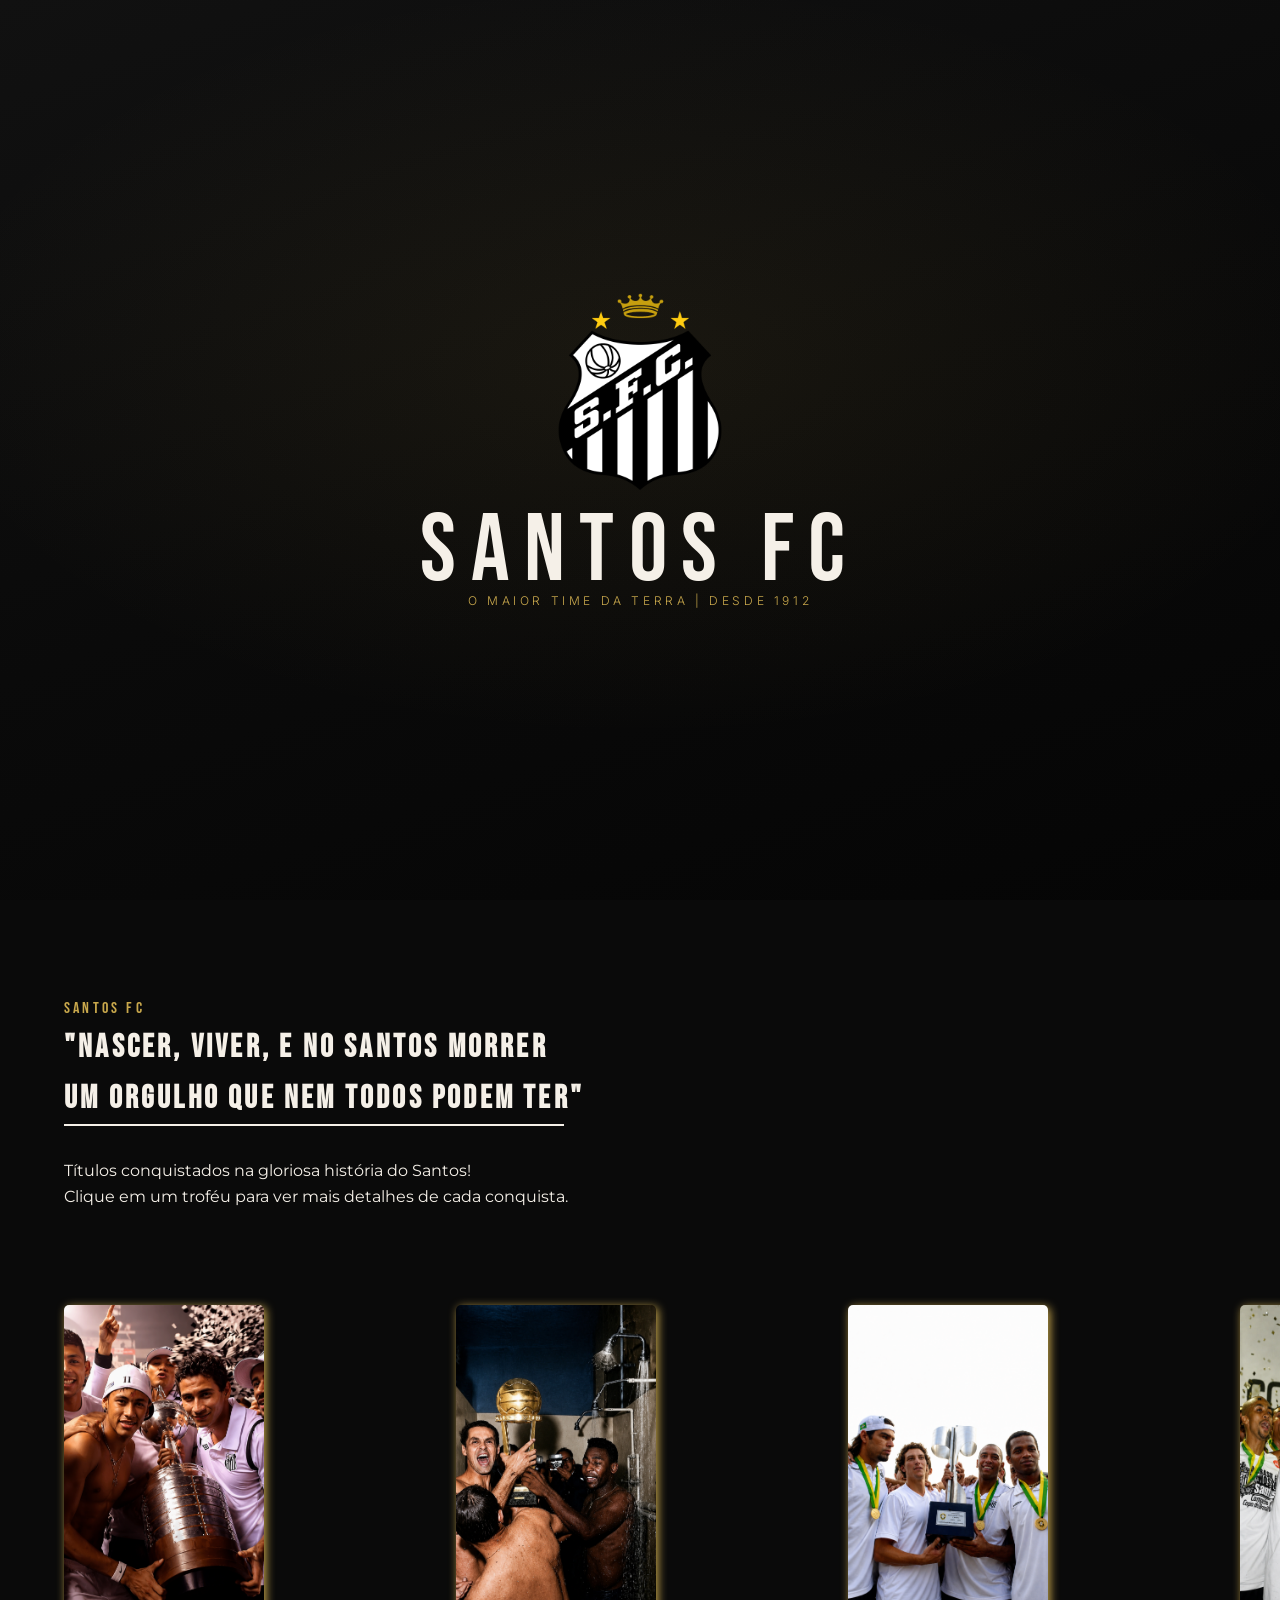
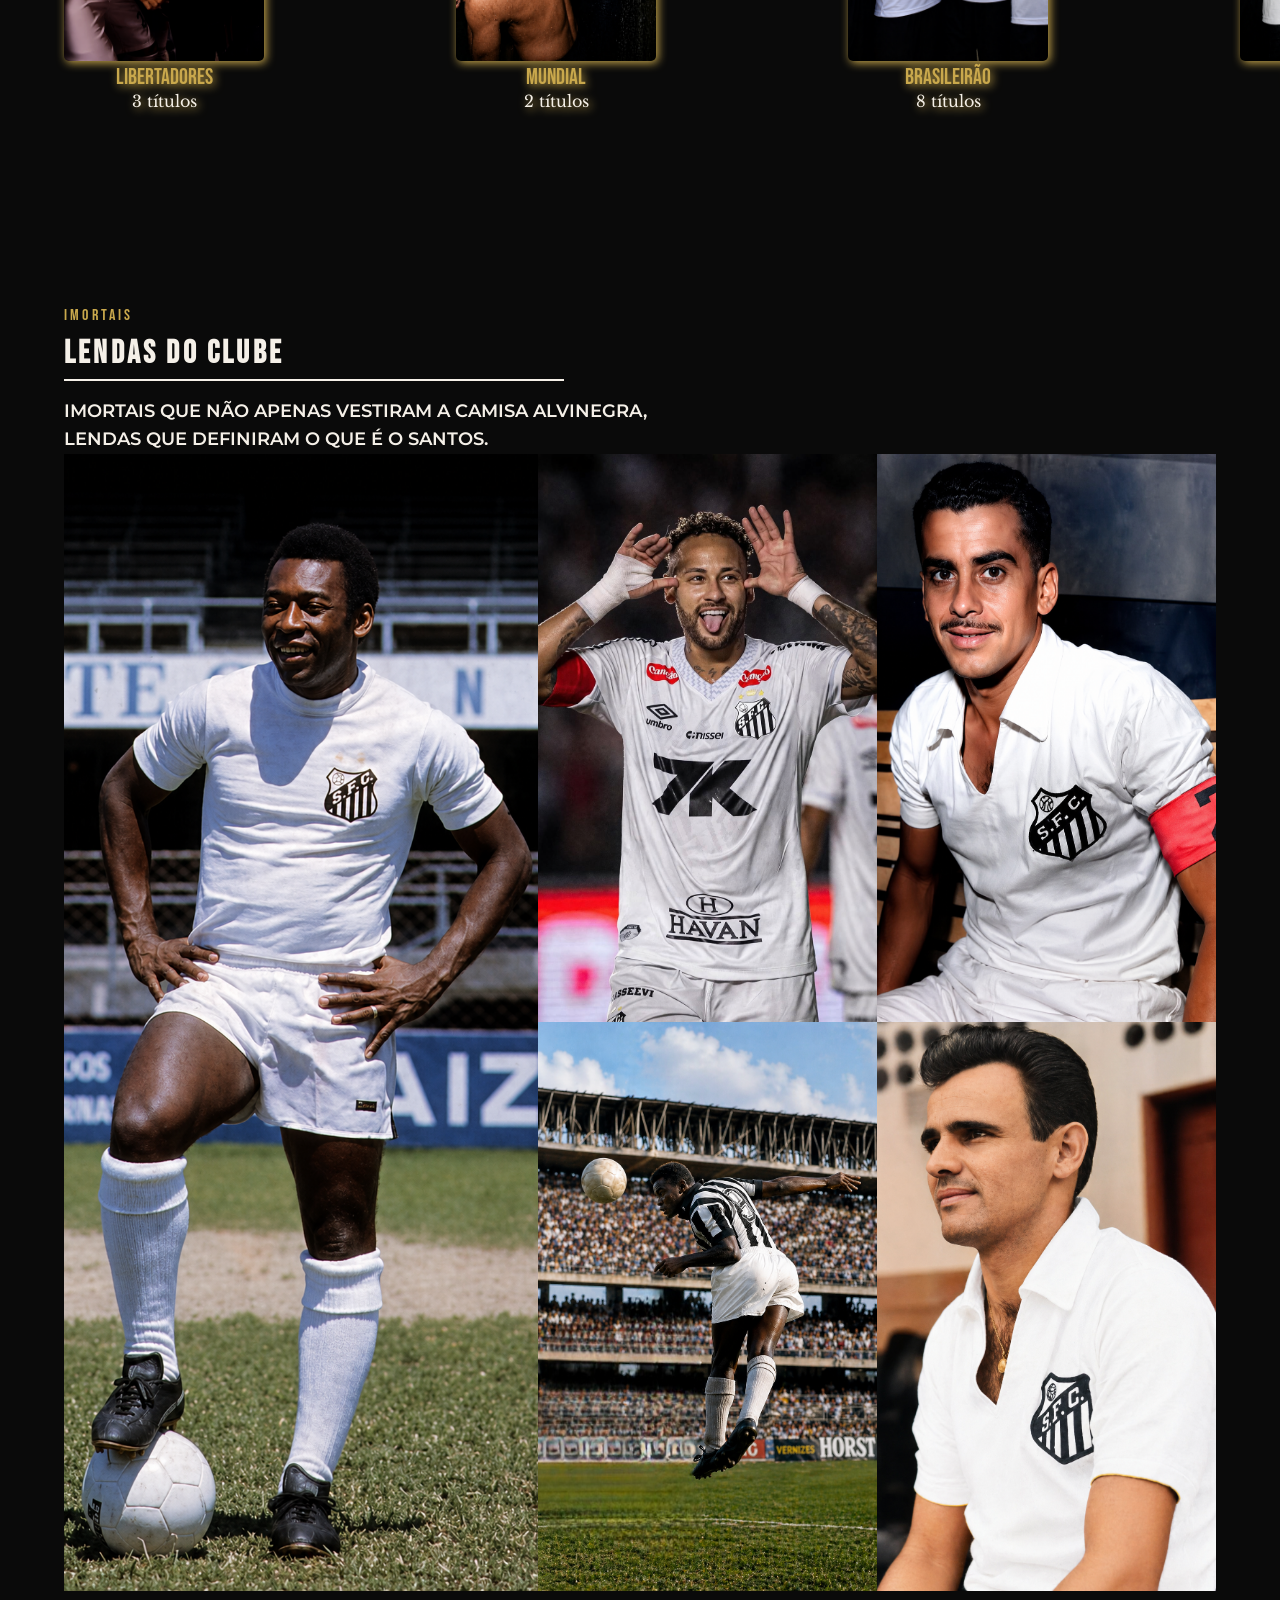
==== commit 780771ac: "adiconei icones com o font awesome para o repositório e pro meu linkedin" ====
--- a/index.html
+++ b/index.html
@@ -7,7 +7,7 @@
 
   <link rel="preconnect" href="https://fonts.googleapis.com">
   <link href="https://fonts.googleapis.com/css2?family=Bebas+Neue&family=Montserrat:wght@300;400;500&family=Libre+Baskerville:wght@400;700&family=Playfair+Display:wght@700;900&family=Inter:wght@300;400;500;600&display=swap" rel="stylesheet">
-
+  <link rel="stylesheet" href="https://cdnjs.cloudflare.com/ajax/libs/font-awesome/7.0.1/css/all.min.css" integrity="sha512-2SwdPD6INVrV/lHTZbO2nodKhrnDdJK9/kg2XD1r9uGqPo1cUbujc+IYdlYdEErWNu69gVcYgdxlmVmzTWnetw==" crossorigin="anonymous" referrerpolicy="no-referrer" />
   <link rel="stylesheet" href="style-sfc.css">
 </head>
 <body>
@@ -273,5 +273,16 @@
 
 </section>
 </section>
+
+<section>
+  <div class="icons">
+    <a href="https://github.com/eduardonovaki/site-santos" target="_blank"
+    <i class="fa-brands fa-github"></i>
+    </a>
+    <a href="https://www.linkedin.com/in/eduardo-novaki-85ba6a3b2/" target="_blank"
+    <i class="fa-brands fa-square-linkedin"></i>
+    </a>
+  </div>
+</section>
   <script src="js-sfc.js"></script>
 </body>
--- a/style-sfc.css
+++ b/style-sfc.css
@@ -292,15 +292,18 @@
 #lendas {
   position: relative;
   padding: 6rem 4rem;
+  height: 170vh;
 }
 .lendas-grid {
   display: grid;
   grid-template-areas: "pele neymar zito"
                        "pele coutinho pepe";
-  grid-template-columns: 2fr 1fr 1fr;
+  grid-template-columns: 1.4fr 1fr 1fr;
   grid-template-rows: 1fr 1fr;
-  height: 1000px;
-  transform: scale(0.95);
+  width: 100%;
+  max-width: 1800px;
+  margin: 0 auto;
+  height: 85%;
 }
 .lenda-card:nth-child(1) {grid-area: pele; }
 .lenda-card:nth-child(2) {grid-area: pepe; }
@@ -310,7 +313,8 @@
 
 .lenda-card{
   position: relative;
-  width: 500px;
+  width: 100%;
+  min-width: 320px;
   overflow: hidden;
 }
 .lenda-card:nth-child(1).lenda-photo{
@@ -380,6 +384,21 @@
   text-transform: uppercase;
 }
 
+.icons {
+  display: flex;
+  font-size: 250%;
+  align-items: center;
+  justify-content: center;
+  margin-bottom: 1%;
+}
+.icons a{
+  color: inherit;
+  text-decoration: none;
+}
+.icons a:hover{
+  color: var(--dourado);
+}
+
 /* RESPONSIVO */
 @media (max-width: 768px) {
 
@@ -436,7 +455,7 @@
   }
 
   .hero-scroll-hint {
-    left: 73%;
+    left: 77%;
     margin-left: -50%;
     bottom: 18px;
     text-align: center;
@@ -656,4 +675,122 @@
     font-size: 0.95rem;
     line-height: 1.5;
   }
+}
+@media (min-width: 1800px) {
+
+  #hero {
+    padding-inline: 6rem;
+  }
+
+  #hero-club-name {
+    font-size: 8rem;
+  }
+
+  #hero-tagline {
+    font-size: 1rem;
+  }
+
+  .hero-scroll-hint {
+    position: absolute;
+    left: 40%;
+    bottom: 30px;
+    width: max-content;
+    text-align: center;
+  }
+
+  .hero-scroll-hint span {
+    display: block;
+    text-align: center;
+  }
+
+  .scroll-line {
+    width: 420px;
+    margin-inline: auto;
+  }
+
+  #titulos,
+  #lendas {
+    padding-inline: 6rem;
+  }
+
+  .titulos-layout,
+  .lendas-grid,
+  .timeline-inner {
+    max-width: 1800px;
+    margin-inline: auto;
+  }
+
+  .section-h2 {
+    font-size: 3rem;
+    max-width: 1200px;
+  }
+
+  .section-desc,
+  .section-textinho {
+    font-size: 1.2rem;
+  }
+
+  .trofeus-grid {
+    grid-template-columns: repeat(4, minmax(260px, 1fr));
+    justify-content: center;
+    justify-items: center;
+    align-items: start;
+    gap: 8rem;
+    margin-top: 5rem;
+  }
+
+  .trofeu-btn {
+    width: 100%;
+    max-width: 320px;
+  }
+
+  .trofeu-btn img {
+    width: 320px;
+    height: auto;
+  }
+
+  .trofeu-name {
+    font-size: 2rem;
+    margin-top: 1rem;
+  }
+
+  .trofeu-count {
+    font-size: 1.2rem;
+  }
+
+  .lendas-grid {
+    grid-template-columns: 2fr 1fr 1fr;
+    gap: 0;
+    overflow: hidden;
+  }
+
+  .lenda-card {
+    width: 100%;
+    min-height: 520px;
+  }
+
+  .lenda-photo {
+    width: 100%;
+    height: 100%;
+  }
+
+  .lenda-photo img {
+    width: 100%;
+    height: 100%;
+    display: block;
+    object-fit: cover;
+  }
+
+  .lenda-overlay {
+    padding: 2rem;
+  }
+
+  .lenda-overlay-name {
+    font-size: 4rem;
+  }
+
+  .lenda-stats,
+  .lenda-info {
+    font-size: 1.2rem;
+  }
 }
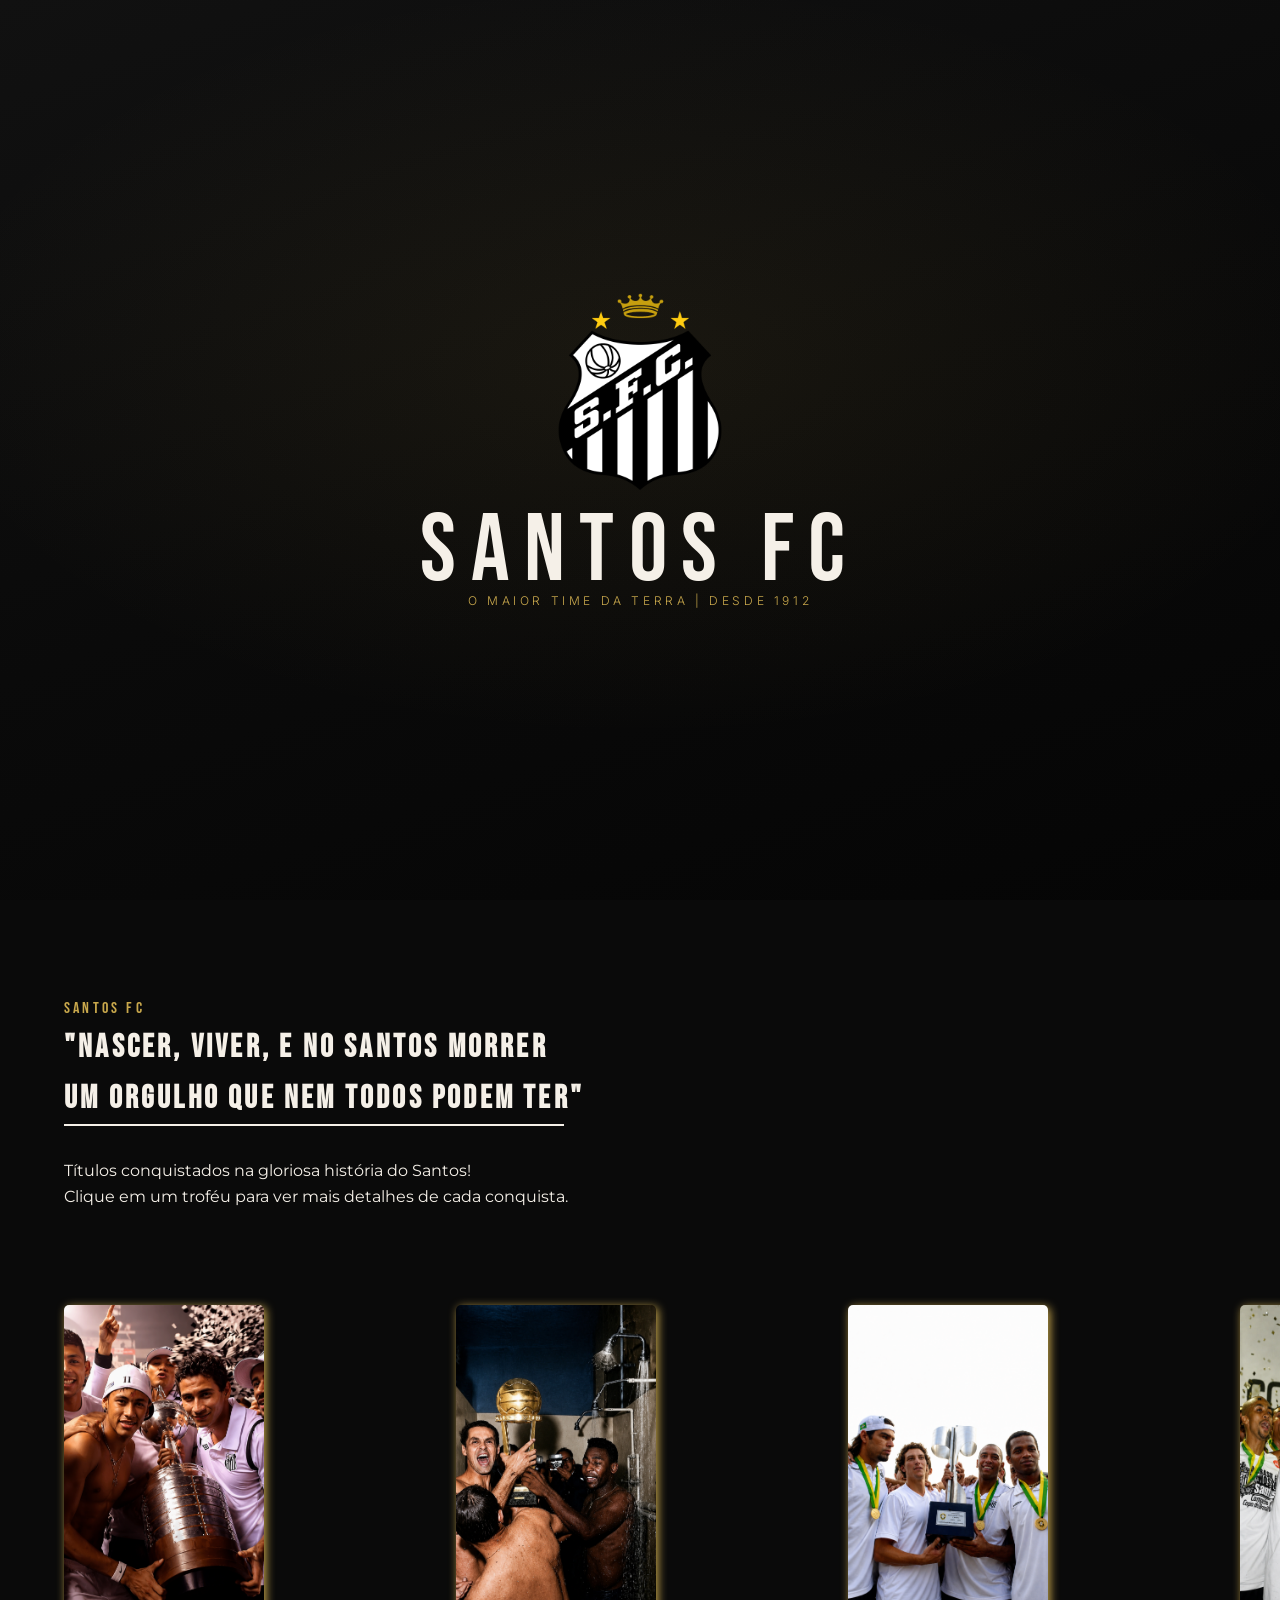
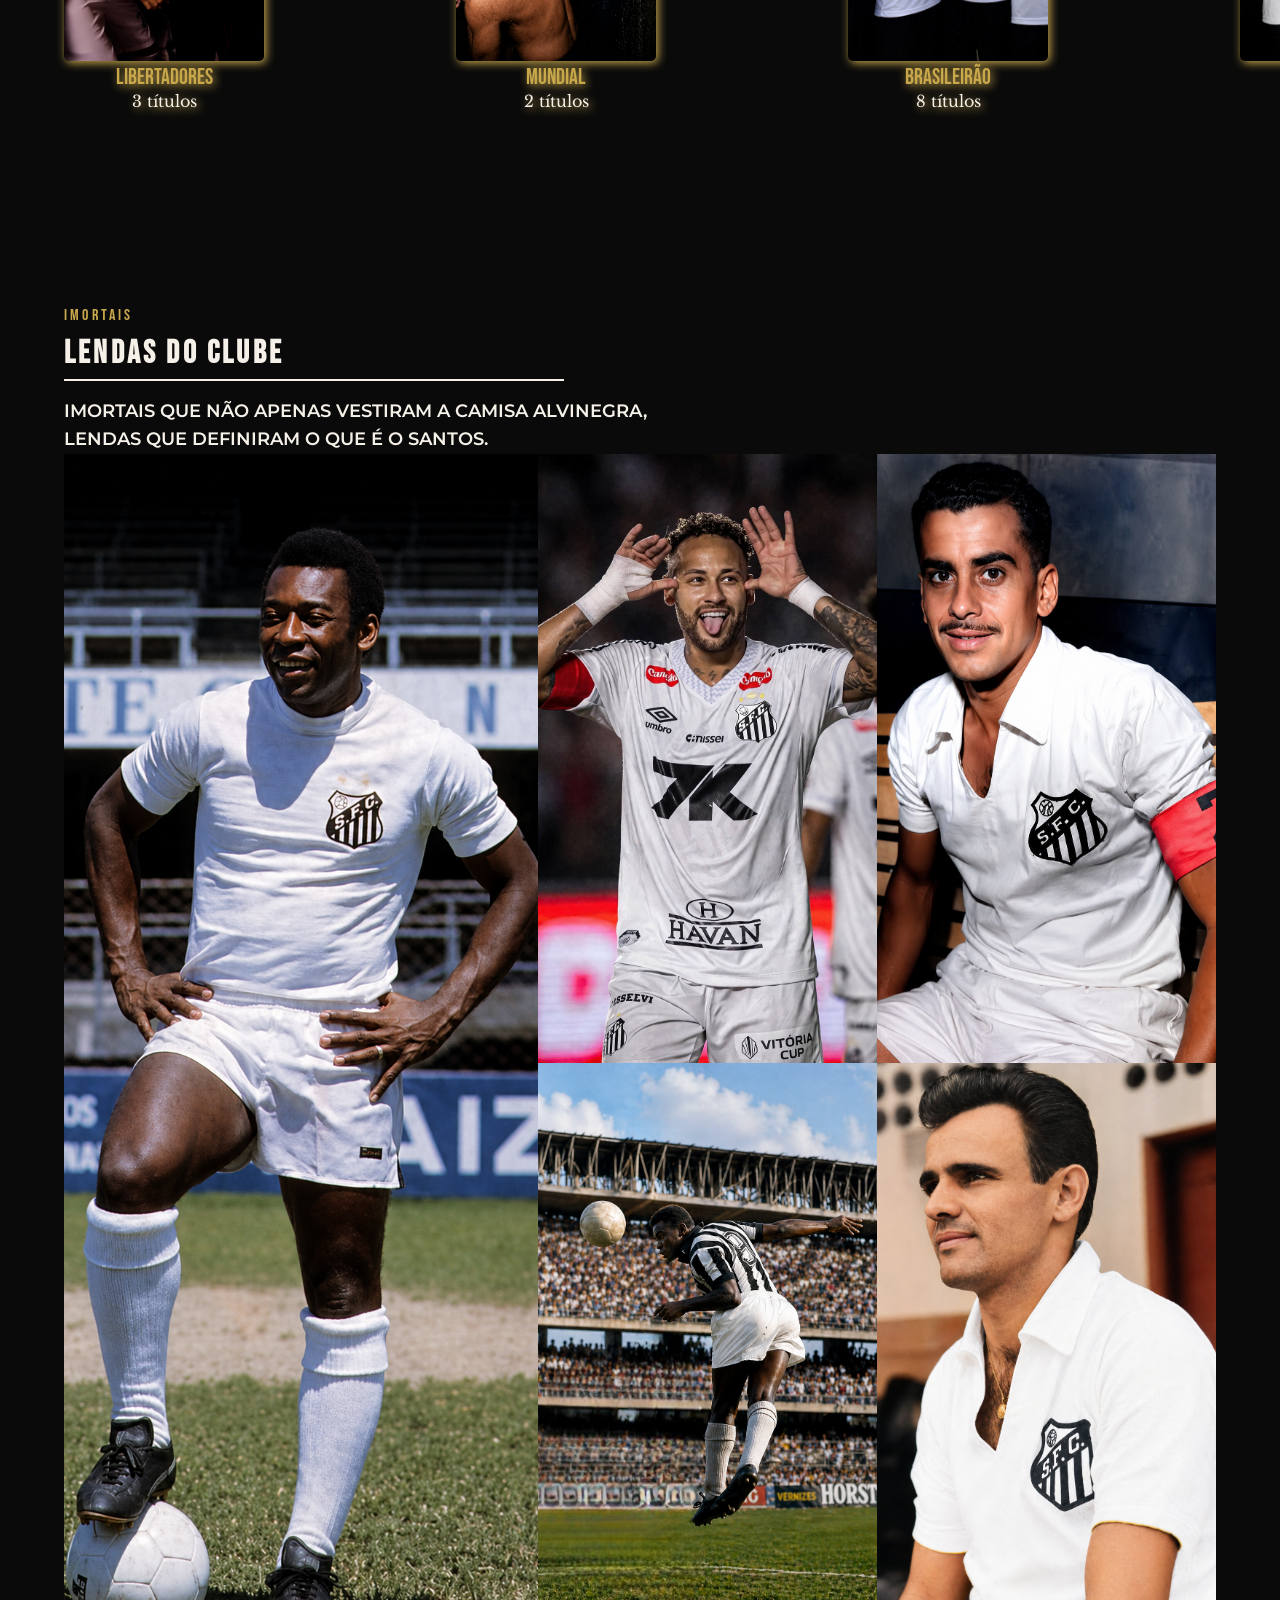
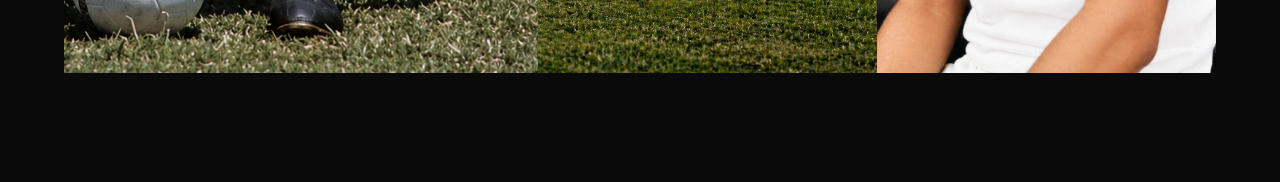
==== commit f2afe6a2: "arrumei viva a ia do console do chrome" ====
--- a/index.html
+++ b/index.html
@@ -274,7 +274,7 @@
 </section>
 </section>
 
-<section>
+<section id="icones">
   <div class="icons">
     <a href="https://github.com/eduardonovaki/site-santos" target="_blank"
     <i class="fa-brands fa-github"></i>
--- a/style-sfc.css
+++ b/style-sfc.css
@@ -292,7 +292,7 @@
 #lendas {
   position: relative;
   padding: 6rem 4rem;
-  height: 170vh;
+  min-height: 170dvh;
 }
 .lendas-grid {
   display: grid;
@@ -394,9 +394,11 @@
 .icons a{
   color: inherit;
   text-decoration: none;
+  transition: transform 0.3s ease-in-out;
 }
 .icons a:hover{
   color: var(--dourado);
+  transform: scale(1.2);
 }
 
 /* RESPONSIVO */
@@ -426,8 +428,8 @@
   }
 
   #hero {
-    min-height: 100vh;
-    height: 100vh;
+    min-height: 100dvh;
+    height: auto;
     padding: 0 1rem;
   }
 
@@ -605,7 +607,9 @@
   }
 
   /* LENDAS */
-
+  #lendas{
+    min-height: 100dvh;
+  }
   .lendas-grid {
     display: flex;
     flex-direction: column;
@@ -675,6 +679,13 @@
     font-size: 0.95rem;
     line-height: 1.5;
   }
+ .icons {
+    display: flex;
+    justify-content: center;
+    width: 100%;
+    padding: 1rem 1rem;
+    z-index: 3;
+  }
 }
 @media (min-width: 1800px) {
 
